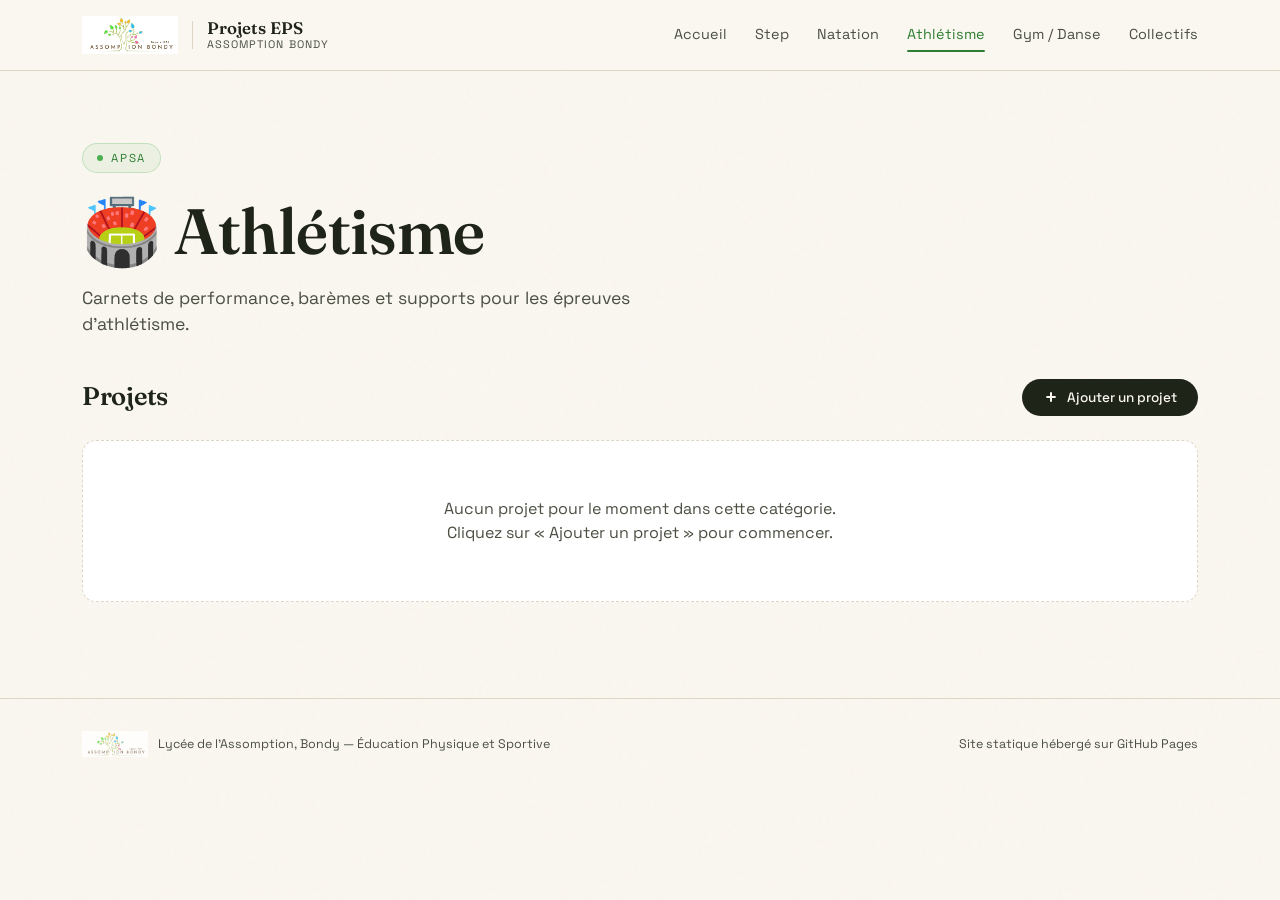
==== apsa/athletisme.html @ 324fbfec "Add files via upload" ====
<!DOCTYPE html>
<html lang="fr">
<head>
  <meta charset="UTF-8" />
  <meta name="viewport" content="width=device-width, initial-scale=1.0" />
  <title>Athlétisme — Projets EPS Assomption Bondy</title>
  <link rel="stylesheet" href="../assets/style.css" />
</head>
<body>
  <script>window.SITE_DEPTH = 1;</script>

  <header class="site-header">
    <div class="site-header-inner">
      <div class="brand">
        <img src="../assets/logo.png" alt="Logo Assomption Bondy" />
        <div class="brand-divider"></div>
        <div class="brand-text">Projets EPS<small>Assomption Bondy</small></div>
      </div>
      <nav class="main-nav">
        <a href="../index.html">Accueil</a>
        <a href="step.html">Step</a>
        <a href="natation.html">Natation</a>
        <a href="athletisme.html" class="active">Athlétisme</a>
        <a href="gym-danse.html">Gym / Danse</a>
        <a href="collectif.html">Collectifs</a>
      </nav>
    </div>
  </header>

  <section class="hero" style="padding-bottom:1.5rem;">
    <span class="hero-eyebrow"><span class="dot"></span> APSA</span>
    <h1>🏟️ Athlétisme</h1>
    <p class="lead">Carnets de performance, barèmes et supports pour les épreuves d'athlétisme.</p>
  </section>

  <div class="section-head">
    <h2>Projets</h2>
    <button class="fab-add" onclick="openAddModal()">
      <svg viewBox="0 0 24 24" fill="none" stroke="currentColor" stroke-width="3"><path d="M12 5v14M5 12h14"/></svg>
      Ajouter un projet
    </button>
  </div>

  <main class="grid" id="grid-apsa"></main>

  <footer class="site-footer">
    <div class="site-footer-inner">
      <div class="footer-brand">
        <img src="../assets/logo.png" alt="Assomption Bondy" />
        <p>Lycée de l'Assomption, Bondy — Éducation Physique et Sportive</p>
      </div>
      <p>Site statique hébergé sur GitHub Pages</p>
    </div>
  </footer>

  <div class="modal-overlay" id="add-modal">
    <div class="modal">
      <h3>Ajouter un nouveau projet</h3>
      <div class="hint">
        Ce site est statique : remplissez le formulaire, copiez le bloc généré dans <code>projets.json</code> à la racine du dépôt, juste après une accolade fermante <code>},</code>.
      </div>
      <div class="field">
        <label>Titre du projet</label>
        <input type="text" id="f-titre" placeholder="ex: Chrono Step Cardio">
      </div>
      <div class="field">
        <label>APSA</label>
        <select id="f-apsa">
          <option value="step">Step</option>
          <option value="natation">Natation</option>
          <option value="athletisme" selected>Athlétisme</option>
          <option value="gym-danse">Gym / Danse</option>
          <option value="collectif">Sports collectifs</option>
          <option value="autre">Autre</option>
        </select>
      </div>
      <div class="field">
        <label>Niveau (optionnel)</label>
        <input type="text" id="f-niveau" placeholder="ex: Bac Pro, 3ème, Terminale…">
      </div>
      <div class="field">
        <label>Type d'outil (optionnel)</label>
        <input type="text" id="f-outil" placeholder="ex: App web, Fiche PDF, Artifact…">
      </div>
      <div class="field">
        <label>Description</label>
        <textarea id="f-desc" placeholder="Décrivez brièvement le projet…"></textarea>
      </div>
      <div class="field">
        <label>Lien (URL)</label>
        <input type="url" id="f-url" placeholder="https://…">
      </div>
      <div class="field">
        <label>Emoji icône (optionnel)</label>
        <input type="text" id="f-emoji" placeholder="🏃" maxlength="2">
      </div>
      <div id="json-output" style="display:none;">
        <label style="font-size:.72rem; letter-spacing:.08em; text-transform:uppercase; color:var(--ink-soft); display:block; margin-bottom:.4rem;">À copier dans projets.json</label>
        <pre style="background:var(--ink); color:var(--cream); padding:1rem; border-radius:8px; font-size:.78rem; overflow-x:auto; white-space:pre-wrap;"></pre>
      </div>
      <div class="modal-actions">
        <button class="btn-ghost" onclick="closeAddModal()">Fermer</button>
        <button class="btn-solid" onclick="handleAddSubmit()">Générer le bloc JSON</button>
      </div>
    </div>
  </div>

  <script src="../js/projets.js"></script>
  <script>
    document.getElementById("f-apsa").value = "athletisme";
    renderGrid("grid-apsa", "athletisme");
  </script>
</body>
</html>
---- assets/style.css ----
/* ============================================================
   EPS ASSOMPTION BONDY — Feuille de style partagée
   ============================================================ */

@import url('https://fonts.googleapis.com/css2?family=Fraunces:opsz,wght@9..144,500;9..144,600;9..144,700&family=Space+Grotesk:wght@400;500;700&display=swap');

:root {
  /* Palette inspirée du logo : feuilles vertes/dorées/bleues/roses sur fond chaleureux clair */
  --cream:      #faf7f0;
  --cream-2:    #f3eee1;
  --ink:        #1f2418;
  --ink-soft:   #4a4f42;
  --line:       #ddd6c4;

  --green:      #4caf50;
  --green-dark: #2e7d32;
  --gold:       #d9a430;
  --blue:       #2f8fc4;
  --pink:       #d6478a;

  --surface:    #ffffff;
  --shadow:     0 4px 24px rgba(31,36,24,.06);
  --shadow-lg:  0 16px 48px rgba(31,36,24,.10);

  --radius:     14px;
  --maxw:       1180px;
}

* { box-sizing: border-box; margin: 0; padding: 0; }

html { scroll-behavior: smooth; }

body {
  background: var(--cream);
  color: var(--ink);
  font-family: 'Space Grotesk', sans-serif;
  font-weight: 400;
  line-height: 1.5;
  min-height: 100vh;
  position: relative;
}

/* Texture papier subtile */
body::before {
  content: '';
  position: fixed;
  inset: 0;
  background-image: url("data:image/svg+xml,%3Csvg viewBox='0 0 200 200' xmlns='http://www.w3.org/2000/svg'%3E%3Cfilter id='n'%3E%3CfeTurbulence type='fractalNoise' baseFrequency='0.85' numOctaves='3'/%3E%3C/filter%3E%3Crect width='100%25' height='100%25' filter='url(%23n)' opacity='0.025'/%3E%3C/svg%3E");
  pointer-events: none;
  z-index: 0;
}

h1, h2, h3, .display {
  font-family: 'Fraunces', serif;
  font-weight: 600;
  letter-spacing: -0.01em;
  color: var(--ink);
}

a { color: inherit; text-decoration: none; }

img { display: block; max-width: 100%; }

/* ── HEADER ─────────────────────────────────────────────── */
.site-header {
  position: sticky;
  top: 0;
  z-index: 50;
  background: rgba(250, 247, 240, .92);
  backdrop-filter: blur(10px);
  border-bottom: 1px solid var(--line);
}

.site-header-inner {
  max-width: var(--maxw);
  margin: 0 auto;
  padding: 1rem 2rem;
  display: flex;
  align-items: center;
  justify-content: space-between;
  gap: 1.5rem;
}

.brand {
  display: flex;
  align-items: center;
  gap: .85rem;
}

.brand img {
  height: 38px;
  width: auto;
}

.brand-divider {
  width: 1px;
  height: 28px;
  background: var(--line);
}

.brand-text {
  font-family: 'Fraunces', serif;
  font-weight: 600;
  font-size: 1.05rem;
  line-height: 1.1;
}

.brand-text small {
  display: block;
  font-family: 'Space Grotesk', sans-serif;
  font-weight: 400;
  font-size: .68rem;
  letter-spacing: .1em;
  text-transform: uppercase;
  color: var(--ink-soft);
  margin-top: .15rem;
}

nav.main-nav {
  display: flex;
  gap: 1.75rem;
  font-size: .9rem;
}

nav.main-nav a {
  color: var(--ink-soft);
  position: relative;
  padding: .25rem 0;
  transition: color .2s;
}

nav.main-nav a:hover,
nav.main-nav a.active {
  color: var(--green-dark);
}

nav.main-nav a.active::after {
  content: '';
  position: absolute;
  bottom: -2px;
  left: 0;
  right: 0;
  height: 2px;
  background: var(--green-dark);
  border-radius: 2px;
}

.nav-toggle {
  display: none;
  background: none;
  border: none;
  cursor: pointer;
  padding: .4rem;
}
.nav-toggle svg { width: 24px; height: 24px; }

/* ── HERO ───────────────────────────────────────────────── */
.hero {
  max-width: var(--maxw);
  margin: 0 auto;
  padding: 4.5rem 2rem 3rem;
  position: relative;
  z-index: 1;
}

.hero-eyebrow {
  display: inline-flex;
  align-items: center;
  gap: .5rem;
  font-size: .72rem;
  letter-spacing: .14em;
  text-transform: uppercase;
  color: var(--green-dark);
  background: rgba(76,175,80,.08);
  border: 1px solid rgba(76,175,80,.25);
  padding: .35rem .9rem;
  border-radius: 100px;
  margin-bottom: 1.5rem;
}

.hero-eyebrow .dot {
  width: 6px; height: 6px;
  border-radius: 50%;
  background: var(--green);
}

.hero h1 {
  font-size: clamp(2.4rem, 5.5vw, 4rem);
  line-height: 1.05;
  max-width: 14ch;
}

.hero h1 em {
  font-style: italic;
  color: var(--green-dark);
}

.hero p.lead {
  margin-top: 1.25rem;
  font-size: 1.1rem;
  color: var(--ink-soft);
  max-width: 50ch;
}

/* ── STATS STRIP ────────────────────────────────────────── */
.stats {
  display: flex;
  gap: 2.5rem;
  margin-top: 2.5rem;
  flex-wrap: wrap;
}

.stat {
  display: flex;
  flex-direction: column;
}

.stat .num {
  font-family: 'Fraunces', serif;
  font-size: 2rem;
  font-weight: 600;
  color: var(--green-dark);
}

.stat .label {
  font-size: .78rem;
  color: var(--ink-soft);
  letter-spacing: .03em;
}

/* ── APSA NAV CARDS (accueil) ───────────────────────────── */
.apsa-grid {
  max-width: var(--maxw);
  margin: 0 auto;
  padding: 1rem 2rem 3.5rem;
  display: grid;
  grid-template-columns: repeat(auto-fit, minmax(150px, 1fr));
  gap: 1rem;
  position: relative;
  z-index: 1;
}

.apsa-pill {
  background: var(--surface);
  border: 1px solid var(--line);
  border-radius: var(--radius);
  padding: 1.4rem 1.2rem;
  display: flex;
  flex-direction: column;
  gap: .6rem;
  transition: transform .25s, box-shadow .25s, border-color .25s;
}

.apsa-pill:hover {
  transform: translateY(-3px);
  box-shadow: var(--shadow-lg);
  border-color: transparent;
}

.apsa-pill .icon {
  font-size: 1.6rem;
}

.apsa-pill .name {
  font-family: 'Fraunces', serif;
  font-weight: 600;
  font-size: 1rem;
}

.apsa-pill .count {
  font-size: .75rem;
  color: var(--ink-soft);
}

/* couleurs par APSA, déclinées du logo */
.apsa-pill[data-apsa="step"]        { border-top: 3px solid var(--green); }
.apsa-pill[data-apsa="natation"]    { border-top: 3px solid var(--blue); }
.apsa-pill[data-apsa="athletisme"]  { border-top: 3px solid var(--gold); }
.apsa-pill[data-apsa="gym-danse"]   { border-top: 3px solid var(--pink); }
.apsa-pill[data-apsa="collectif"]   { border-top: 3px solid var(--green-dark); }
.apsa-pill[data-apsa="autre"]       { border-top: 3px solid var(--ink-soft); }

/* ── SECTION TITLE ──────────────────────────────────────── */
.section-head {
  max-width: var(--maxw);
  margin: 0 auto;
  padding: 1rem 2rem 0;
  display: flex;
  align-items: baseline;
  justify-content: space-between;
  gap: 1rem;
  flex-wrap: wrap;
  position: relative;
  z-index: 1;
}

.section-head h2 {
  font-size: 1.6rem;
}

.section-head .sub {
  font-size: .85rem;
  color: var(--ink-soft);
}

/* ── FILTER CHIPS (pages APSA) ──────────────────────────── */
.chip-row {
  max-width: var(--maxw);
  margin: 0 auto;
  padding: 1.5rem 2rem .5rem;
  display: flex;
  gap: .6rem;
  flex-wrap: wrap;
  position: relative;
  z-index: 1;
}

.chip {
  background: var(--surface);
  border: 1px solid var(--line);
  color: var(--ink-soft);
  padding: .5rem 1.1rem;
  border-radius: 100px;
  font-size: .85rem;
  cursor: pointer;
  transition: all .2s;
}

.chip:hover { border-color: var(--green-dark); color: var(--green-dark); }

.chip.active {
  background: var(--ink);
  border-color: var(--ink);
  color: var(--cream);
}

/* ── PROJECT GRID ───────────────────────────────────────── */
.grid {
  max-width: var(--maxw);
  margin: 0 auto;
  padding: 1.5rem 2rem 4rem;
  display: grid;
  grid-template-columns: repeat(auto-fill, minmax(320px, 1fr));
  gap: 1.5rem;
  position: relative;
  z-index: 1;
}

.card {
  background: var(--surface);
  border: 1px solid var(--line);
  border-radius: var(--radius);
  overflow: hidden;
  display: flex;
  flex-direction: column;
  transition: transform .25s, box-shadow .25s;
  animation: rise .5s ease both;
}

@keyframes rise {
  from { opacity: 0; transform: translateY(16px); }
  to   { opacity: 1; transform: translateY(0); }
}

.card:hover {
  transform: translateY(-5px);
  box-shadow: var(--shadow-lg);
}

.card-top {
  height: 130px;
  display: flex;
  align-items: center;
  justify-content: center;
  font-size: 2.6rem;
  position: relative;
}

.card-body {
  padding: 1.3rem 1.4rem 1.5rem;
  display: flex;
  flex-direction: column;
  gap: .7rem;
  flex: 1;
}

.tags {
  display: flex;
  gap: .4rem;
  flex-wrap: wrap;
}

.tag {
  font-size: .65rem;
  letter-spacing: .06em;
  text-transform: uppercase;
  padding: .22rem .6rem;
  border-radius: 5px;
  font-weight: 500;
  background: var(--cream-2);
  color: var(--ink-soft);
  border: 1px solid var(--line);
}

.tag.tag-apsa {
  background: rgba(76,175,80,.1);
  color: var(--green-dark);
  border-color: rgba(76,175,80,.25);
}

.card h3 {
  font-size: 1.1rem;
  line-height: 1.3;
}

.card p.desc {
  color: var(--ink-soft);
  font-size: .88rem;
  line-height: 1.55;
  flex: 1;
}

.card-link {
  display: inline-flex;
  align-items: center;
  gap: .45rem;
  font-size: .85rem;
  font-weight: 500;
  color: var(--green-dark);
  margin-top: .3rem;
  transition: gap .2s;
}

.card-link svg { width: 13px; height: 13px; }
.card-link:hover { gap: .7rem; }

.empty-state {
  grid-column: 1 / -1;
  text-align: center;
  padding: 3.5rem 1.5rem;
  color: var(--ink-soft);
  background: var(--surface);
  border: 1px dashed var(--line);
  border-radius: var(--radius);
}

/* ── ADD PROJECT BUTTON / MODAL ─────────────────────────── */
.fab-add {
  display: inline-flex;
  align-items: center;
  gap: .5rem;
  background: var(--ink);
  color: var(--cream);
  border: none;
  padding: .65rem 1.3rem;
  border-radius: 100px;
  font-family: 'Space Grotesk', sans-serif;
  font-weight: 500;
  font-size: .85rem;
  cursor: pointer;
  transition: background .2s, transform .2s;
}
.fab-add:hover { background: var(--green-dark); transform: scale(1.03); }
.fab-add svg { width: 16px; height: 16px; }

.modal-overlay {
  display: none;
  position: fixed;
  inset: 0;
  background: rgba(31,36,24,.55);
  backdrop-filter: blur(4px);
  z-index: 100;
  align-items: center;
  justify-content: center;
  padding: 1.5rem;
}
.modal-overlay.open { display: flex; }

.modal {
  background: var(--cream);
  border: 1px solid var(--line);
  border-radius: var(--radius);
  padding: 2rem;
  width: min(520px, 100%);
  max-height: 90vh;
  overflow-y: auto;
  display: flex;
  flex-direction: column;
  gap: 1.1rem;
}

.modal h3 { font-size: 1.3rem; }

.field label {
  display: block;
  font-size: .72rem;
  letter-spacing: .08em;
  text-transform: uppercase;
  color: var(--ink-soft);
  margin-bottom: .35rem;
}

.field input, .field select, .field textarea {
  width: 100%;
  background: var(--surface);
  border: 1px solid var(--line);
  color: var(--ink);
  padding: .6rem .9rem;
  border-radius: 8px;
  font-family: 'Space Grotesk', sans-serif;
  font-size: .9rem;
  outline: none;
  transition: border-color .2s;
}

.field input:focus, .field select:focus, .field textarea:focus {
  border-color: var(--green-dark);
}

.field textarea { resize: vertical; min-height: 70px; }

.modal-actions {
  display: flex;
  justify-content: flex-end;
  gap: .8rem;
  margin-top: .5rem;
}

.btn-ghost {
  background: none;
  border: 1px solid var(--line);
  color: var(--ink-soft);
  padding: .6rem 1.2rem;
  border-radius: 8px;
  cursor: pointer;
  font-family: 'Space Grotesk', sans-serif;
  transition: border-color .2s, color .2s;
}
.btn-ghost:hover { border-color: var(--ink); color: var(--ink); }

.btn-solid {
  background: var(--green-dark);
  color: #fff;
  border: none;
  padding: .6rem 1.3rem;
  border-radius: 8px;
  font-weight: 500;
  cursor: pointer;
  font-family: 'Space Grotesk', sans-serif;
  transition: opacity .2s;
}
.btn-solid:hover { opacity: .88; }

.hint {
  font-size: .78rem;
  color: var(--ink-soft);
  line-height: 1.5;
  background: var(--cream-2);
  border-radius: 8px;
  padding: .8rem 1rem;
}
.hint code {
  background: rgba(31,36,24,.08);
  padding: .1rem .35rem;
  border-radius: 4px;
  font-size: .82em;
}

/* ── FOOTER ──────────────────────────────────────────────── */
.site-footer {
  border-top: 1px solid var(--line);
  margin-top: 2rem;
  position: relative;
  z-index: 1;
}
.site-footer-inner {
  max-width: var(--maxw);
  margin: 0 auto;
  padding: 2rem 2rem;
  display: flex;
  align-items: center;
  justify-content: space-between;
  gap: 1rem;
  flex-wrap: wrap;
}
.site-footer img { height: 26px; opacity: .8; }
.site-footer p {
  font-size: .78rem;
  color: var(--ink-soft);
}
.footer-brand {
  display: flex;
  align-items: center;
  gap: .6rem;
}

/* ── RESPONSIVE ──────────────────────────────────────────── */
@media (max-width: 760px) {
  nav.main-nav { display: none; }
  .nav-toggle { display: inline-flex; }
  .grid { grid-template-columns: 1fr; }
  .stats { gap: 1.5rem; }
}
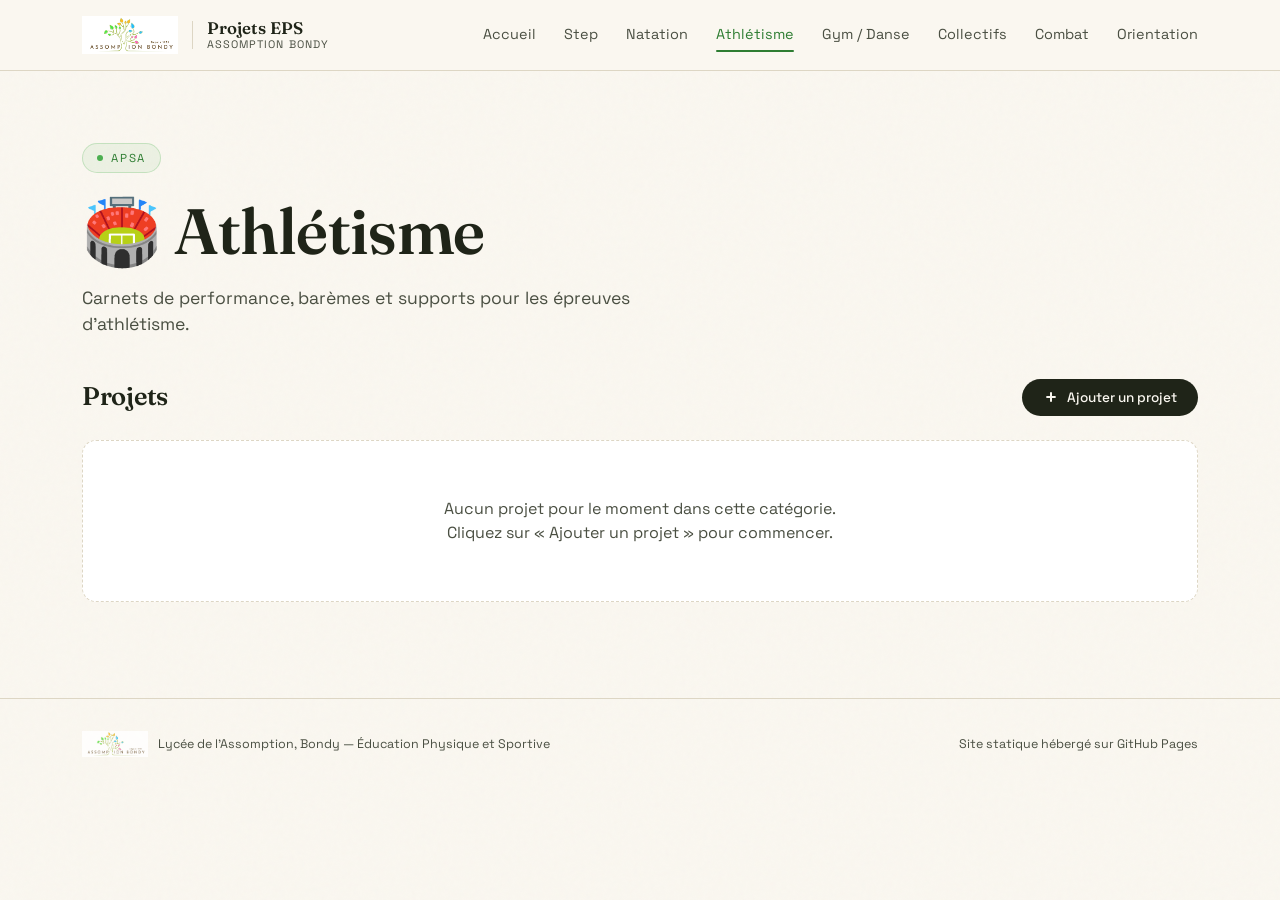
==== commit ae5b5d2b: "Add files via upload" ====
--- a/apsa/athletisme.html
+++ b/apsa/athletisme.html
@@ -23,6 +23,8 @@
         <a href="athletisme.html" class="active">Athlétisme</a>
         <a href="gym-danse.html">Gym / Danse</a>
         <a href="collectif.html">Collectifs</a>
+        <a href="combat.html">Combat</a>
+        <a href="orientation.html">Orientation</a>
       </nav>
     </div>
   </header>
@@ -71,6 +73,8 @@
           <option value="athletisme" selected>Athlétisme</option>
           <option value="gym-danse">Gym / Danse</option>
           <option value="collectif">Sports collectifs</option>
+          <option value="combat">Sports de combat</option>
+          <option value="orientation">Course d'orientation</option>
           <option value="autre">Autre</option>
         </select>
       </div>
--- a/assets/style.css
+++ b/assets/style.css
@@ -17,6 +17,8 @@
   --gold:       #d9a430;
   --blue:       #2f8fc4;
   --pink:       #d6478a;
+  --red:        #c0392b;
+  --brown:      #8a6d3b;
 
   --surface:    #ffffff;
   --shadow:     0 4px 24px rgba(31,36,24,.06);
@@ -278,6 +280,8 @@
 .apsa-pill[data-apsa="athletisme"]  { border-top: 3px solid var(--gold); }
 .apsa-pill[data-apsa="gym-danse"]   { border-top: 3px solid var(--pink); }
 .apsa-pill[data-apsa="collectif"]   { border-top: 3px solid var(--green-dark); }
+.apsa-pill[data-apsa="combat"]      { border-top: 3px solid var(--red); }
+.apsa-pill[data-apsa="orientation"] { border-top: 3px solid var(--brown); }
 .apsa-pill[data-apsa="autre"]       { border-top: 3px solid var(--ink-soft); }
 
 /* ── SECTION TITLE ──────────────────────────────────────── */
